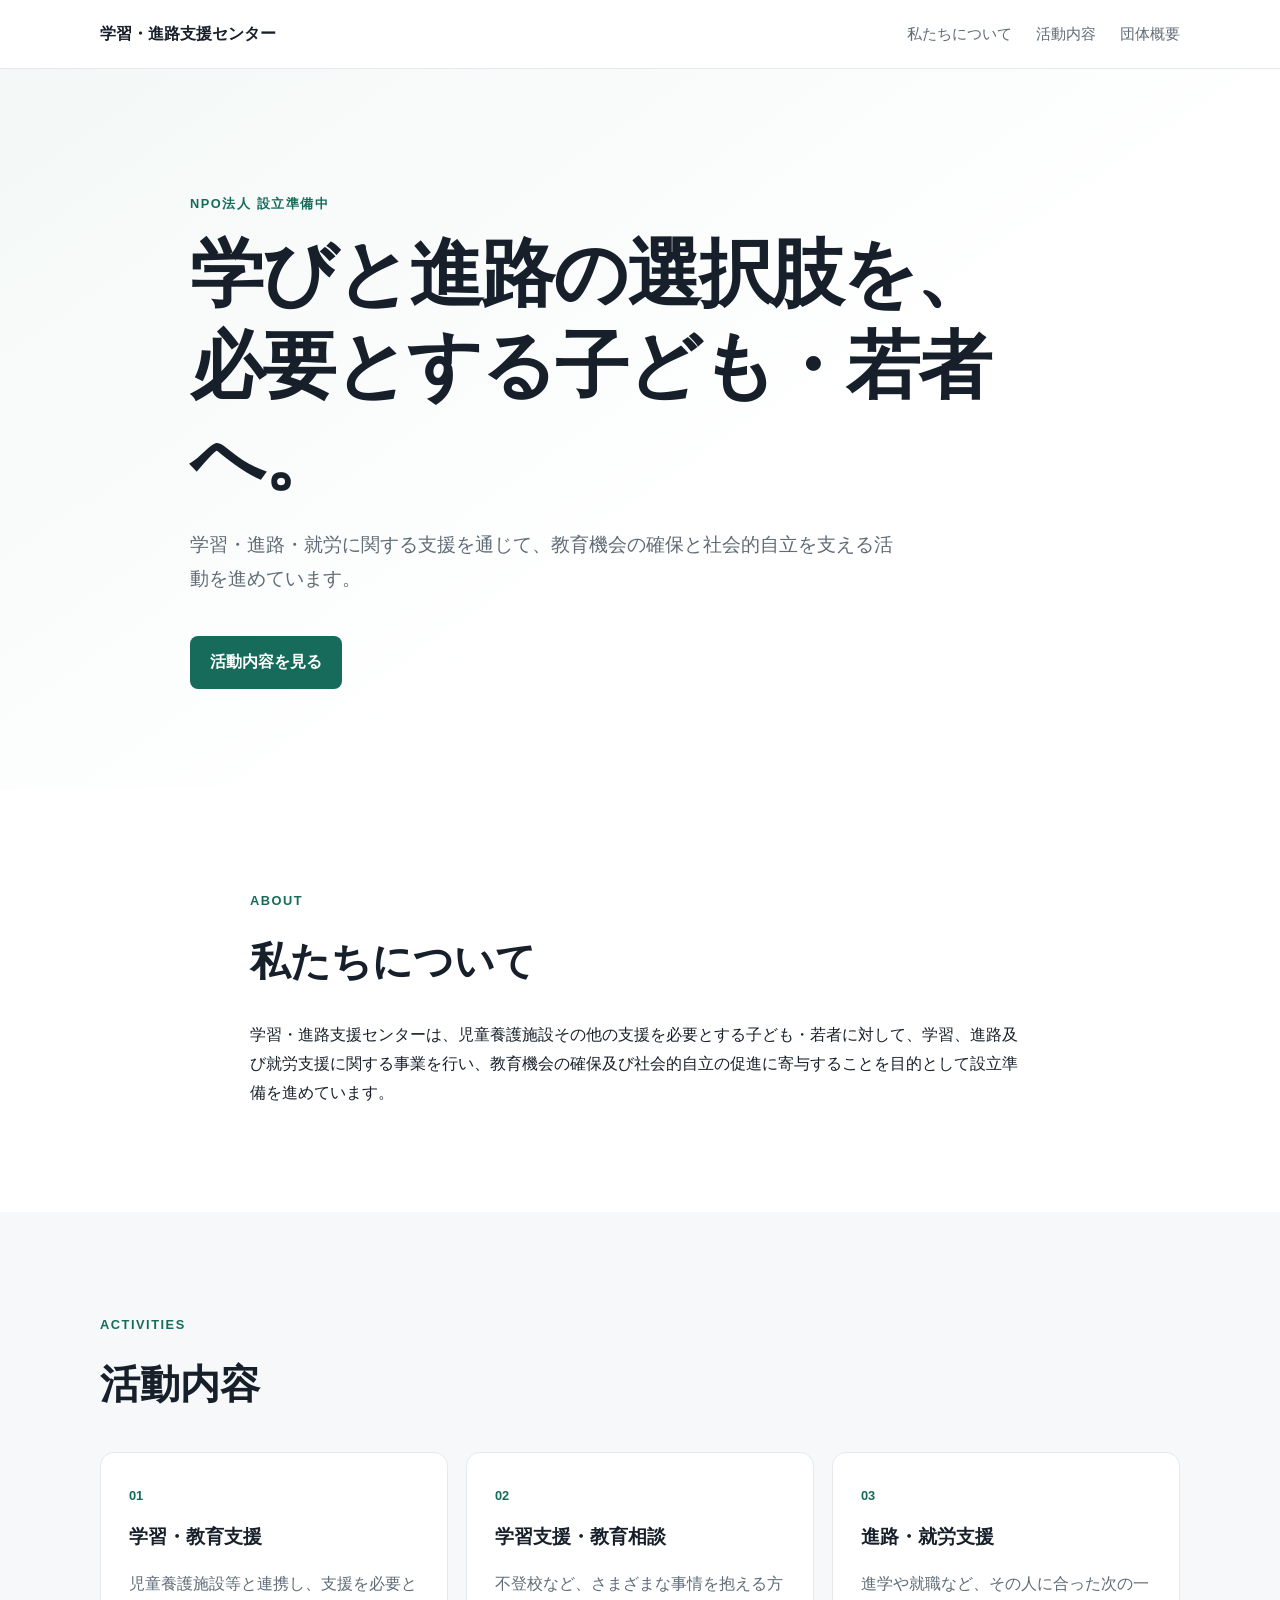
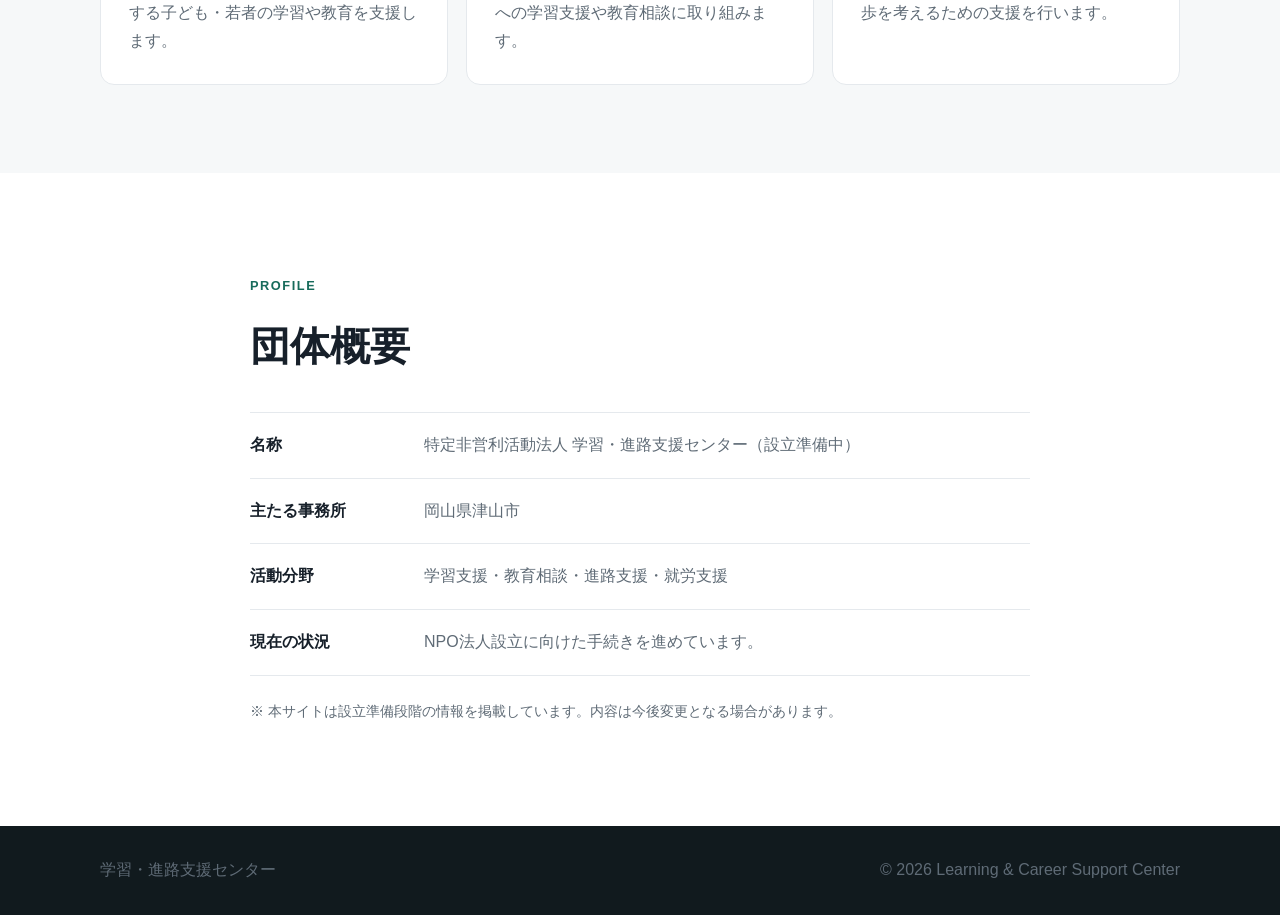
==== index.html @ 075b8e1f "Add files via upload" ====
<!doctype html>
<html lang="ja">
<head>
  <meta charset="utf-8">
  <meta name="viewport" content="width=device-width, initial-scale=1">
  <meta name="description" content="特定非営利活動法人 学習・進路支援センター（設立準備中）の公式サイトです。学習、進路、就労支援を通じて、子ども・若者の教育機会と社会的自立を支援します。">
  <title>学習・進路支援センター</title>
  <link rel="stylesheet" href="style.css">
</head>
<body>
  <header class="site-header">
    <div class="container header-inner">
      <a class="brand" href="#top">学習・進路支援センター</a>
      <nav aria-label="メインナビゲーション">
        <a href="#about">私たちについて</a>
        <a href="#activities">活動内容</a>
        <a href="#profile">団体概要</a>
      </nav>
    </div>
  </header>

  <main id="top">
    <section class="hero">
      <div class="container hero-inner">
        <p class="eyebrow">NPO法人 設立準備中</p>
        <h1>学びと進路の選択肢を、<br>必要とする子ども・若者へ。</h1>
        <p class="lead">学習・進路・就労に関する支援を通じて、教育機会の確保と社会的自立を支える活動を進めています。</p>
        <a class="button" href="#activities">活動内容を見る</a>
      </div>
    </section>

    <section id="about" class="section">
      <div class="container narrow">
        <p class="section-label">ABOUT</p>
        <h2>私たちについて</h2>
        <p>学習・進路支援センターは、児童養護施設その他の支援を必要とする子ども・若者に対して、学習、進路及び就労支援に関する事業を行い、教育機会の確保及び社会的自立の促進に寄与することを目的として設立準備を進めています。</p>
      </div>
    </section>

    <section id="activities" class="section section-alt">
      <div class="container">
        <p class="section-label">ACTIVITIES</p>
        <h2>活動内容</h2>
        <div class="cards">
          <article class="card">
            <span class="card-number">01</span>
            <h3>学習・教育支援</h3>
            <p>児童養護施設等と連携し、支援を必要とする子ども・若者の学習や教育を支援します。</p>
          </article>
          <article class="card">
            <span class="card-number">02</span>
            <h3>学習支援・教育相談</h3>
            <p>不登校など、さまざまな事情を抱える方への学習支援や教育相談に取り組みます。</p>
          </article>
          <article class="card">
            <span class="card-number">03</span>
            <h3>進路・就労支援</h3>
            <p>進学や就職など、その人に合った次の一歩を考えるための支援を行います。</p>
          </article>
        </div>
      </div>
    </section>

    <section id="profile" class="section">
      <div class="container narrow">
        <p class="section-label">PROFILE</p>
        <h2>団体概要</h2>
        <dl class="profile-list">
          <div><dt>名称</dt><dd>特定非営利活動法人 学習・進路支援センター（設立準備中）</dd></div>
          <div><dt>主たる事務所</dt><dd>岡山県津山市</dd></div>
          <div><dt>活動分野</dt><dd>学習支援・教育相談・進路支援・就労支援</dd></div>
          <div><dt>現在の状況</dt><dd>NPO法人設立に向けた手続きを進めています。</dd></div>
        </dl>
        <p class="note">※ 本サイトは設立準備段階の情報を掲載しています。内容は今後変更となる場合があります。</p>
      </div>
    </section>
  </main>

  <footer>
    <div class="container footer-inner">
      <p>学習・進路支援センター</p>
      <p>&copy; <span id="year"></span> Learning & Career Support Center</p>
    </div>
  </footer>

  <script>document.getElementById('year').textContent = new Date().getFullYear();</script>
</body>
</html>
---- style.css ----
:root {
  --ink: #17202a;
  --muted: #5f6b76;
  --line: #e5e9ed;
  --soft: #f6f8f9;
  --accent: #176b5b;
  --accent-dark: #105246;
  --white: #ffffff;
  --max: 1080px;
}

* { box-sizing: border-box; }
html { scroll-behavior: smooth; }
body {
  margin: 0;
  color: var(--ink);
  background: var(--white);
  font-family: -apple-system, BlinkMacSystemFont, "Hiragino Sans", "Yu Gothic", "Noto Sans JP", sans-serif;
  line-height: 1.8;
}
a { color: inherit; }
.container { width: min(calc(100% - 40px), var(--max)); margin: 0 auto; }
.narrow { max-width: 780px; }

.site-header {
  position: sticky;
  top: 0;
  z-index: 10;
  background: rgba(255,255,255,.94);
  border-bottom: 1px solid var(--line);
  backdrop-filter: blur(10px);
}
.header-inner { min-height: 68px; display: flex; align-items: center; justify-content: space-between; gap: 24px; }
.brand { font-weight: 800; text-decoration: none; }
nav { display: flex; gap: 24px; }
nav a { color: var(--muted); font-size: .92rem; text-decoration: none; }
nav a:hover { color: var(--accent); }

.hero { padding: 110px 0 100px; background: linear-gradient(145deg, #f3f8f6, #fff 60%); }
.hero-inner { max-width: 900px; }
.eyebrow, .section-label { color: var(--accent); font-weight: 800; letter-spacing: .12em; font-size: .8rem; }
h1 { margin: 12px 0 24px; font-size: clamp(2.2rem, 6vw, 4.6rem); line-height: 1.25; letter-spacing: -.03em; }
.lead { max-width: 720px; color: var(--muted); font-size: clamp(1rem, 2vw, 1.2rem); }
.button { display: inline-block; margin-top: 20px; padding: 12px 20px; color: var(--white); background: var(--accent); border-radius: 8px; font-weight: 700; text-decoration: none; }
.button:hover { background: var(--accent-dark); }

.section { padding: 88px 0; }
.section-alt { background: var(--soft); }
h2 { margin: 4px 0 24px; font-size: clamp(1.7rem, 4vw, 2.5rem); }
.cards { display: grid; grid-template-columns: repeat(3, 1fr); gap: 18px; margin-top: 32px; }
.card { padding: 28px; background: var(--white); border: 1px solid var(--line); border-radius: 14px; }
.card-number { color: var(--accent); font-size: .8rem; font-weight: 800; }
.card h3 { margin: 10px 0; }
.card p { color: var(--muted); margin-bottom: 0; }

.profile-list { margin: 30px 0 0; border-top: 1px solid var(--line); }
.profile-list div { display: grid; grid-template-columns: 150px 1fr; gap: 24px; padding: 18px 0; border-bottom: 1px solid var(--line); }
dt { font-weight: 700; }
dd { margin: 0; color: var(--muted); }
.note { margin-top: 24px; color: var(--muted); font-size: .85rem; }

footer { padding: 30px 0; color: var(--muted); background: #111a1e; }
.footer-inner { display: flex; justify-content: space-between; gap: 20px; }
.footer-inner p { margin: 0; }

@media (max-width: 720px) {
  .header-inner { min-height: 60px; }
  nav { display: none; }
  .hero { padding: 80px 0 70px; }
  .section { padding: 64px 0; }
  .cards { grid-template-columns: 1fr; }
  .profile-list div { grid-template-columns: 1fr; gap: 4px; }
  .footer-inner { flex-direction: column; }
}
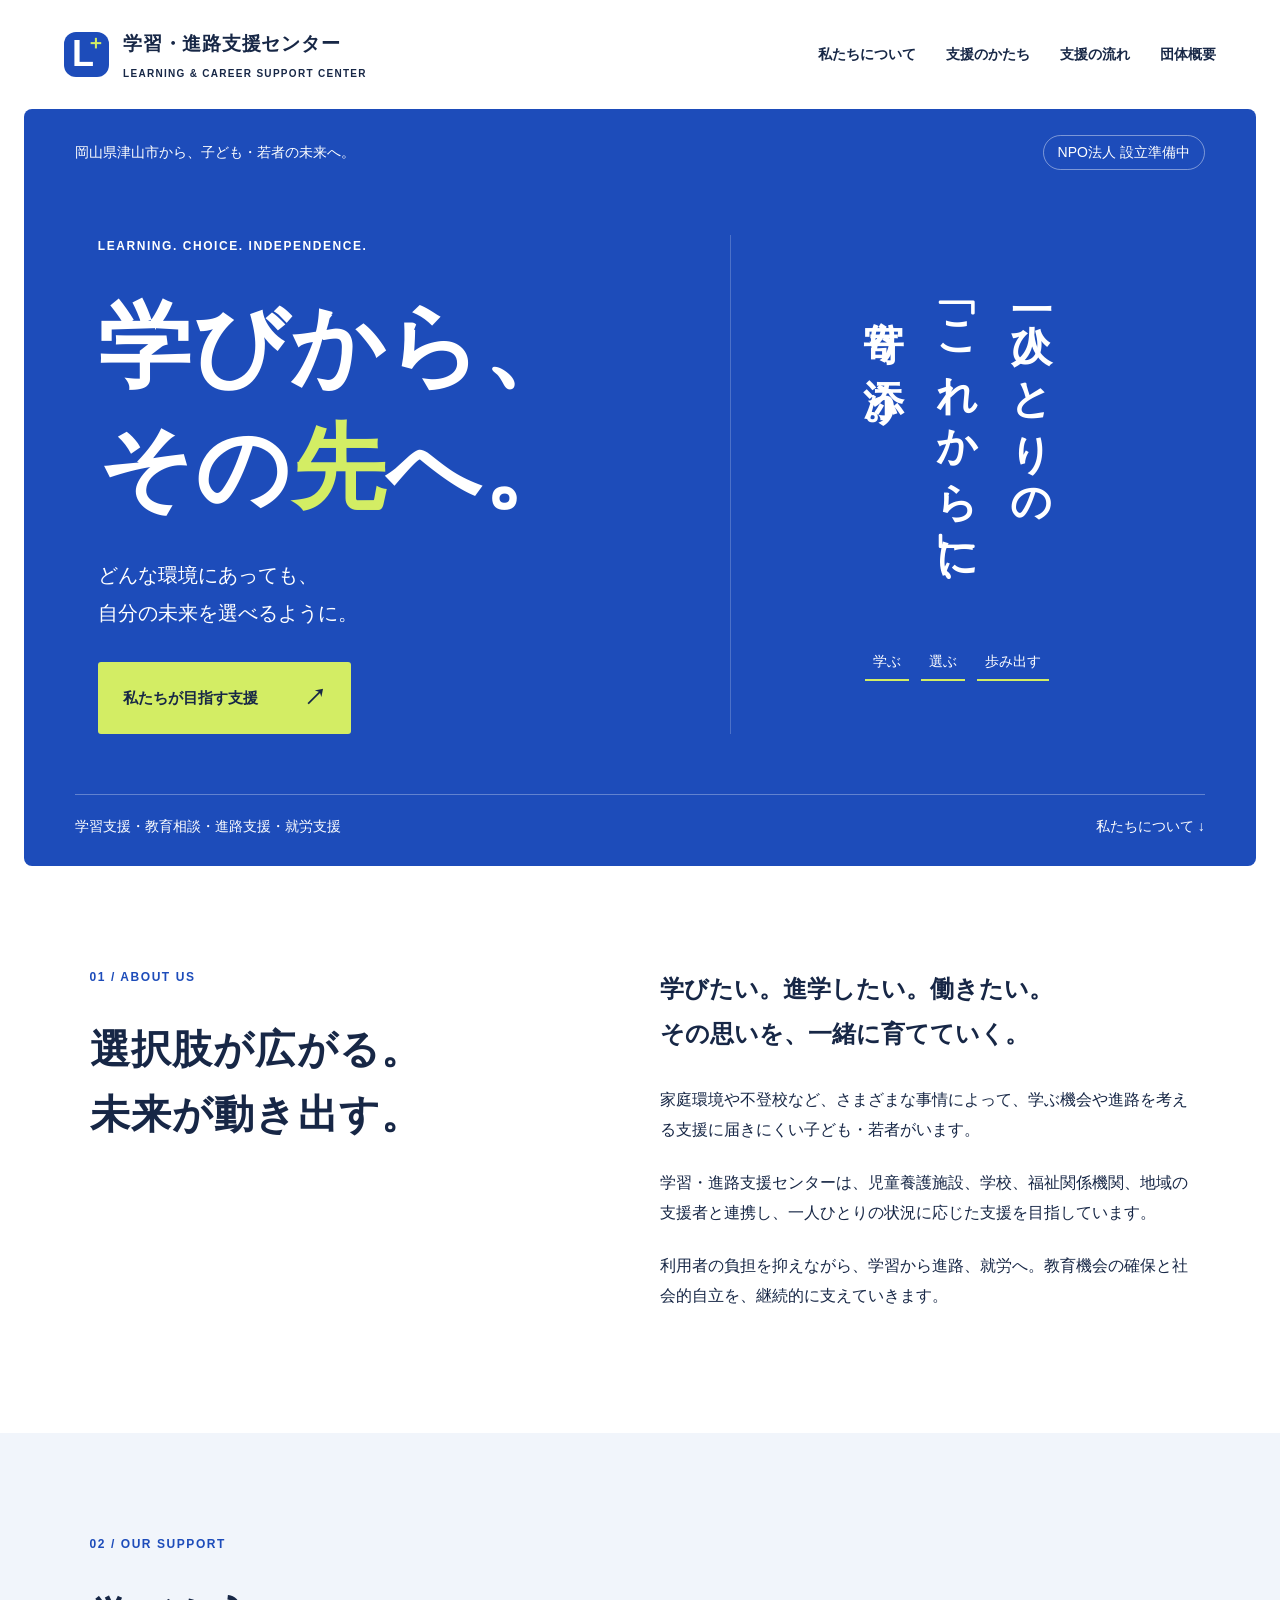
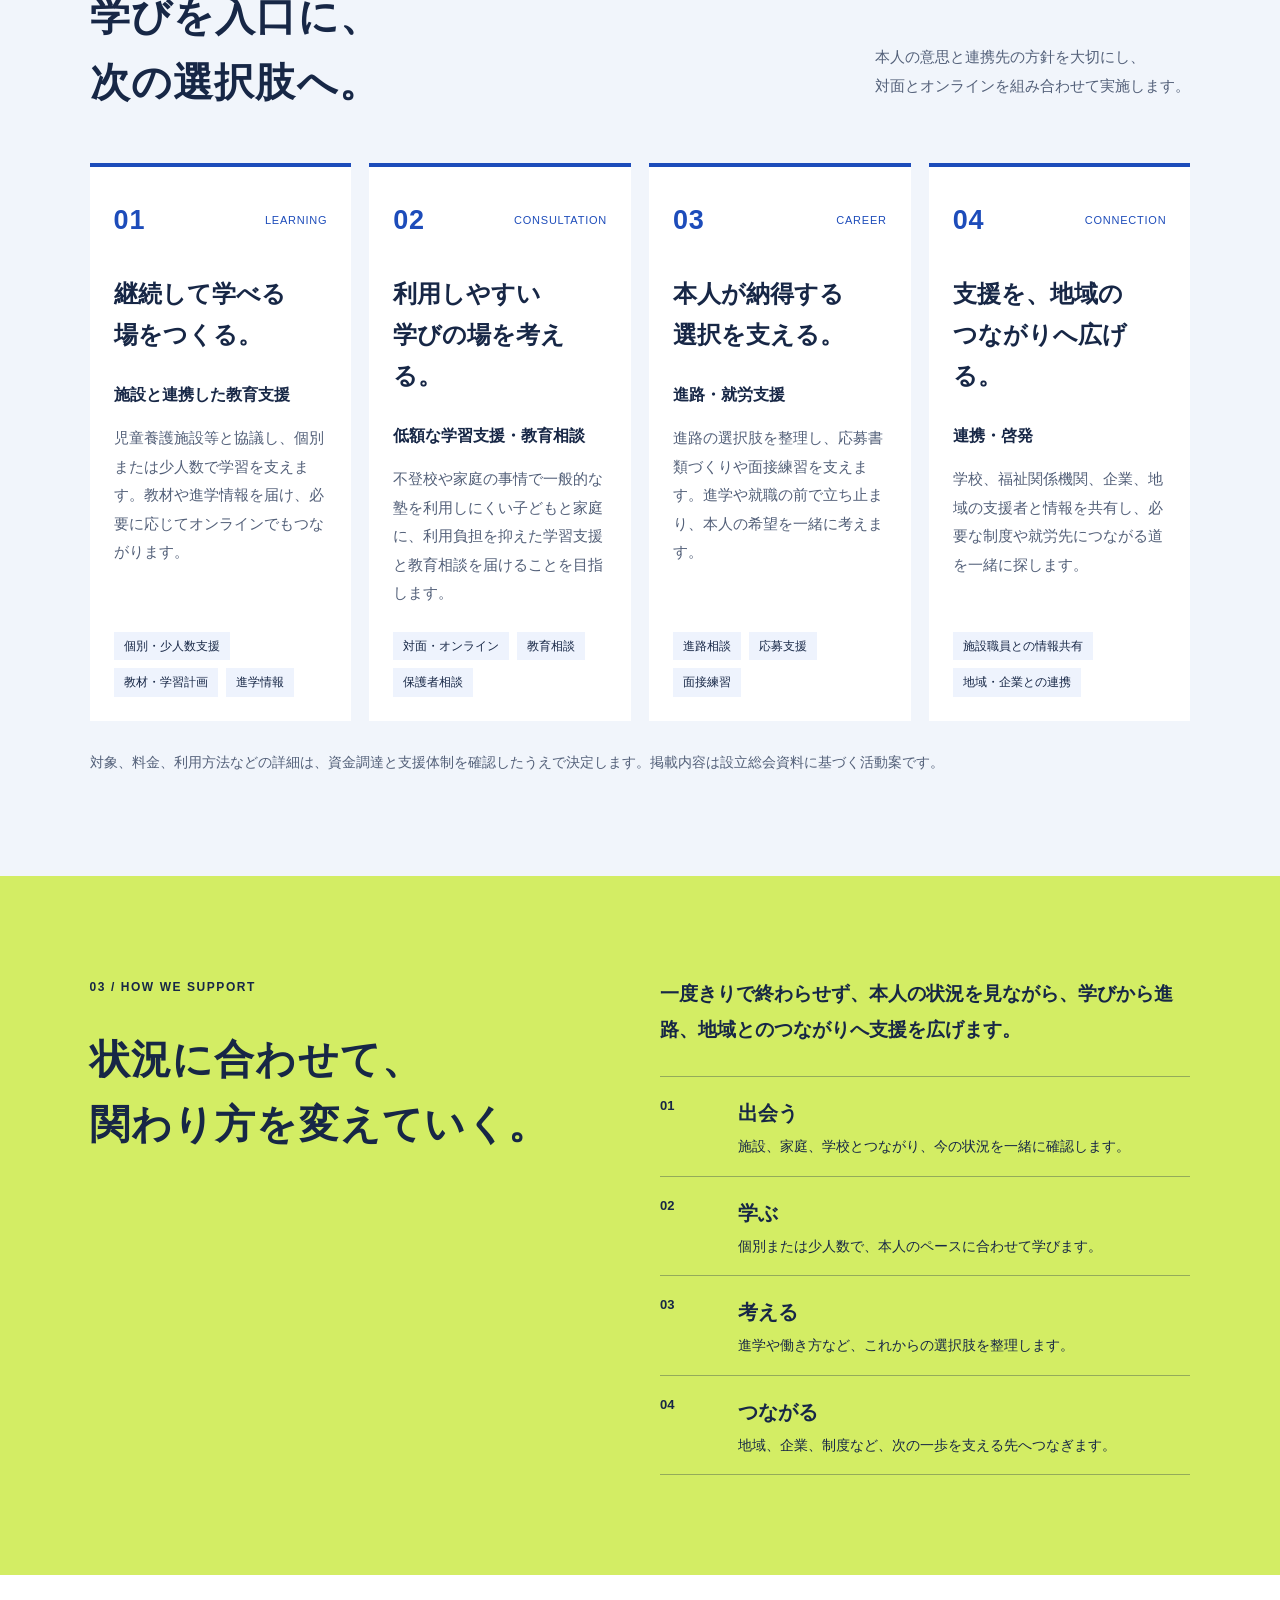
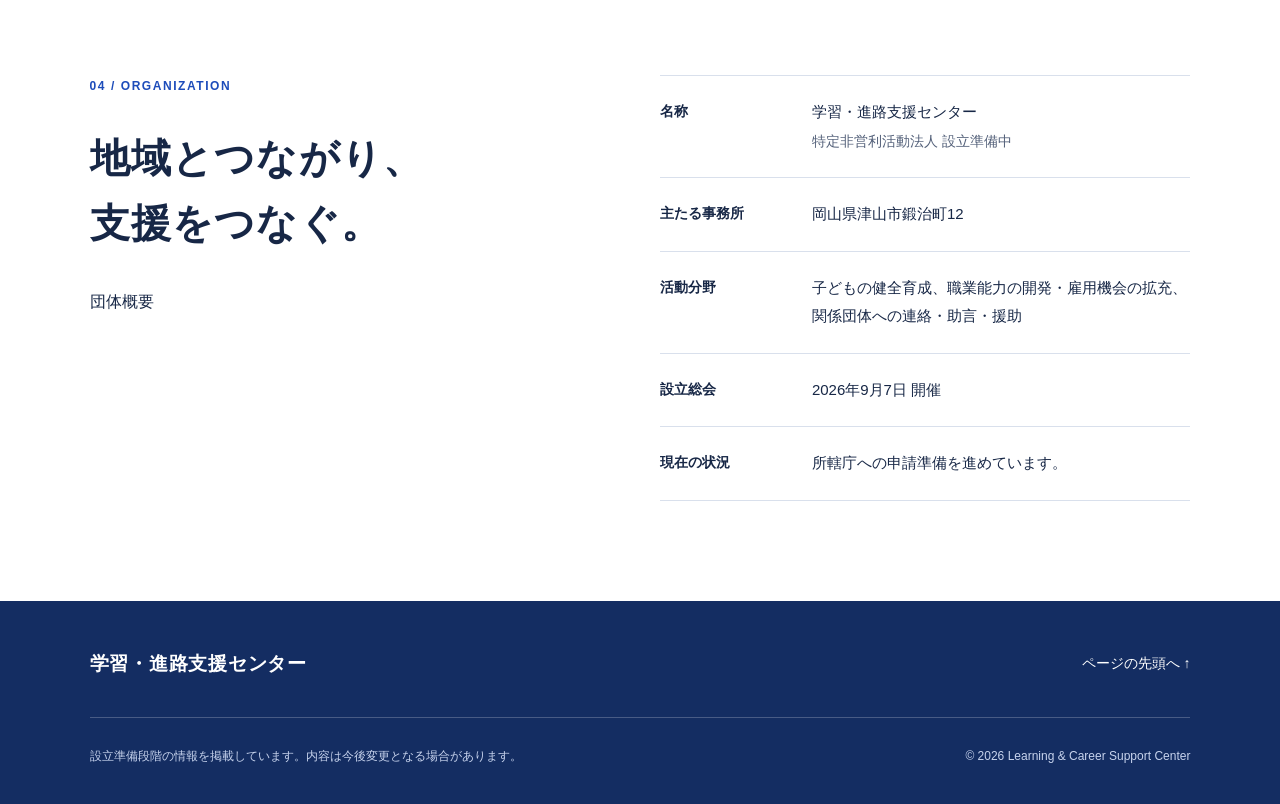
==== commit 83cb7691: "Add files via upload" ====
--- a/index.html
+++ b/index.html
@@ -1,88 +1,14 @@
 <!doctype html>
-<html lang="ja">
-<head>
-  <meta charset="utf-8">
-  <meta name="viewport" content="width=device-width, initial-scale=1">
-  <meta name="description" content="特定非営利活動法人 学習・進路支援センター（設立準備中）の公式サイトです。学習、進路、就労支援を通じて、子ども・若者の教育機会と社会的自立を支援します。">
-  <title>学習・進路支援センター</title>
-  <link rel="stylesheet" href="style.css">
-</head>
-<body>
-  <header class="site-header">
-    <div class="container header-inner">
-      <a class="brand" href="#top">学習・進路支援センター</a>
-      <nav aria-label="メインナビゲーション">
-        <a href="#about">私たちについて</a>
-        <a href="#activities">活動内容</a>
-        <a href="#profile">団体概要</a>
-      </nav>
-    </div>
-  </header>
-
-  <main id="top">
-    <section class="hero">
-      <div class="container hero-inner">
-        <p class="eyebrow">NPO法人 設立準備中</p>
-        <h1>学びと進路の選択肢を、<br>必要とする子ども・若者へ。</h1>
-        <p class="lead">学習・進路・就労に関する支援を通じて、教育機会の確保と社会的自立を支える活動を進めています。</p>
-        <a class="button" href="#activities">活動内容を見る</a>
-      </div>
-    </section>
-
-    <section id="about" class="section">
-      <div class="container narrow">
-        <p class="section-label">ABOUT</p>
-        <h2>私たちについて</h2>
-        <p>学習・進路支援センターは、児童養護施設その他の支援を必要とする子ども・若者に対して、学習、進路及び就労支援に関する事業を行い、教育機会の確保及び社会的自立の促進に寄与することを目的として設立準備を進めています。</p>
-      </div>
-    </section>
-
-    <section id="activities" class="section section-alt">
-      <div class="container">
-        <p class="section-label">ACTIVITIES</p>
-        <h2>活動内容</h2>
-        <div class="cards">
-          <article class="card">
-            <span class="card-number">01</span>
-            <h3>学習・教育支援</h3>
-            <p>児童養護施設等と連携し、支援を必要とする子ども・若者の学習や教育を支援します。</p>
-          </article>
-          <article class="card">
-            <span class="card-number">02</span>
-            <h3>学習支援・教育相談</h3>
-            <p>不登校など、さまざまな事情を抱える方への学習支援や教育相談に取り組みます。</p>
-          </article>
-          <article class="card">
-            <span class="card-number">03</span>
-            <h3>進路・就労支援</h3>
-            <p>進学や就職など、その人に合った次の一歩を考えるための支援を行います。</p>
-          </article>
-        </div>
-      </div>
-    </section>
-
-    <section id="profile" class="section">
-      <div class="container narrow">
-        <p class="section-label">PROFILE</p>
-        <h2>団体概要</h2>
-        <dl class="profile-list">
-          <div><dt>名称</dt><dd>特定非営利活動法人 学習・進路支援センター（設立準備中）</dd></div>
-          <div><dt>主たる事務所</dt><dd>岡山県津山市</dd></div>
-          <div><dt>活動分野</dt><dd>学習支援・教育相談・進路支援・就労支援</dd></div>
-          <div><dt>現在の状況</dt><dd>NPO法人設立に向けた手続きを進めています。</dd></div>
-        </dl>
-        <p class="note">※ 本サイトは設立準備段階の情報を掲載しています。内容は今後変更となる場合があります。</p>
-      </div>
-    </section>
-  </main>
-
-  <footer>
-    <div class="container footer-inner">
-      <p>学習・進路支援センター</p>
-      <p>&copy; <span id="year"></span> Learning & Career Support Center</p>
-    </div>
-  </footer>
-
-  <script>document.getElementById('year').textContent = new Date().getFullYear();</script>
-</body>
-</html>
+<html lang="ja"><head><meta charset="utf-8"><meta name="viewport" content="width=device-width,initial-scale=1"><title>学習・進路支援センター｜学びから、その先へ。</title><meta name="description" content="学習・進路支援センターは、子ども・若者の学習、教育相談、進路・就労を支えるNPOの設立準備を進めています。岡山県津山市を拠点に、地域の支援者とつながる活動を目指します。"><link rel="icon" type="image/svg+xml" href="data:image/svg+xml,%3Csvg xmlns='http://www.w3.org/2000/svg' viewBox='0 0 32 32'%3E%3Crect width='32' height='32' rx='8' fill='%231d4cba'/%3E%3Cpath d='M8 8v16h16v-5H13V8z' fill='white'/%3E%3Ccircle cx='23' cy='10' r='4' fill='%23d3ed64'/%3E%3C/svg%3E"><link rel="stylesheet" href="style.css"><link rel="stylesheet" href="enhancements.css"></head>
+<body><a class="skip" href="#main">本文へ移動</a>
+<header><a class="brand" href="#top"><span class="mark" aria-hidden="true">L<span>＋</span></span><span>学習・進路支援センター<small>LEARNING & CAREER SUPPORT CENTER</small></span></a><nav aria-label="メインナビゲーション"><a href="#about">私たちについて</a><a href="#activities">支援のかたち</a><a href="#journey">支援の流れ</a><a href="#profile">団体概要</a></nav></header>
+<main id="main"><section class="hero" id="top"><div class="hero-top"><span>岡山県津山市から、子ども・若者の未来へ。</span><span class="status">NPO法人 設立準備中</span></div><div class="hero-content"><div><p class="eyebrow">LEARNING. CHOICE. INDEPENDENCE.</p><h1>学びから、<br>その<span class="accent">先</span>へ。</h1><p class="lead">どんな環境にあっても、<br>自分の未来を選べるように。</p><a class="button" href="#activities">私たちが目指す支援 <span aria-hidden="true">↗</span></a></div><div class="hero-side"><p class="vertical">一人ひとりの<br>「これから」に、<br>寄り添う。</p><div class="path-labels"><span>学ぶ</span><span>選ぶ</span><span>歩み出す</span></div></div></div><div class="hero-bottom"><p>学習支援・教育相談・進路支援・就労支援</p><a href="#about">私たちについて ↓</a></div></section>
+<section class="about section" id="about"><div class="section-heading"><p class="eyebrow">01 / ABOUT US</p><h2>選択肢が広がる。<br>未来が動き出す。</h2></div><div class="about-copy"><p class="intro">学びたい。進学したい。働きたい。<br>その思いを、一緒に育てていく。</p><p>家庭環境や不登校など、さまざまな事情によって、学ぶ機会や進路を考える支援に届きにくい子ども・若者がいます。</p><p>学習・進路支援センターは、児童養護施設、学校、福祉関係機関、地域の支援者と連携し、一人ひとりの状況に応じた支援を目指しています。</p><p>利用者の負担を抑えながら、学習から進路、就労へ。教育機会の確保と社会的自立を、継続的に支えていきます。</p></div></section>
+<section class="activities section" id="activities"><div class="activity-title"><div><p class="eyebrow">02 / OUR SUPPORT</p><h2>学びを入口に、<br>次の選択肢へ。</h2></div><p>本人の意思と連携先の方針を大切にし、<br>対面とオンラインを組み合わせて実施します。</p></div>
+<div class="support-grid"><article><div class="card-top"><span>01</span><span>LEARNING</span></div><h3>継続して学べる<br>場をつくる。</h3><h4>施設と連携した教育支援</h4><p>児童養護施設等と協議し、個別または少人数で学習を支えます。教材や進学情報を届け、必要に応じてオンラインでもつながります。</p><div class="tags"><span>個別・少人数支援</span><span>教材・学習計画</span><span>進学情報</span></div></article>
+<article><div class="card-top"><span>02</span><span>CONSULTATION</span></div><h3>利用しやすい<br>学びの場を考える。</h3><h4>低額な学習支援・教育相談</h4><p>不登校や家庭の事情で一般的な塾を利用しにくい子どもと家庭に、利用負担を抑えた学習支援と教育相談を届けることを目指します。</p><div class="tags"><span>対面・オンライン</span><span>教育相談</span><span>保護者相談</span></div></article>
+<article><div class="card-top"><span>03</span><span>CAREER</span></div><h3>本人が納得する<br>選択を支える。</h3><h4>進路・就労支援</h4><p>進路の選択肢を整理し、応募書類づくりや面接練習を支えます。進学や就職の前で立ち止まり、本人の希望を一緒に考えます。</p><div class="tags"><span>進路相談</span><span>応募支援</span><span>面接練習</span></div></article>
+<article><div class="card-top"><span>04</span><span>CONNECTION</span></div><h3>支援を、地域の<br>つながりへ広げる。</h3><h4>連携・啓発</h4><p>学校、福祉関係機関、企業、地域の支援者と情報を共有し、必要な制度や就労先につながる道を一緒に探します。</p><div class="tags"><span>施設職員との情報共有</span><span>地域・企業との連携</span></div></article></div><p class="activity-note">対象、料金、利用方法などの詳細は、資金調達と支援体制を確認したうえで決定します。掲載内容は設立総会資料に基づく活動案です。</p></section>
+<section class="journey section" id="journey"><div><p class="eyebrow">03 / HOW WE SUPPORT</p><h2>状況に合わせて、<br>関わり方を変えていく。</h2></div><div class="journey-copy"><p>一度きりで終わらせず、本人の状況を見ながら、学びから進路、地域とのつながりへ支援を広げます。</p><ol><li><span>01</span><div><strong>出会う</strong><p>施設、家庭、学校とつながり、今の状況を一緒に確認します。</p></div></li><li><span>02</span><div><strong>学ぶ</strong><p>個別または少人数で、本人のペースに合わせて学びます。</p></div></li><li><span>03</span><div><strong>考える</strong><p>進学や働き方など、これからの選択肢を整理します。</p></div></li><li><span>04</span><div><strong>つながる</strong><p>地域、企業、制度など、次の一歩を支える先へつなぎます。</p></div></li></ol></div></section>
+<section class="profile section" id="profile"><div class="section-heading"><p class="eyebrow">04 / ORGANIZATION</p><h2>地域とつながり、<br>支援をつなぐ。</h2><p>団体概要</p></div><dl><div><dt>名称</dt><dd>学習・進路支援センター<br><span>特定非営利活動法人 設立準備中</span></dd></div><div><dt>主たる事務所</dt><dd>岡山県津山市鍛治町12</dd></div><div><dt>活動分野</dt><dd>子どもの健全育成、職業能力の開発・雇用機会の拡充、関係団体への連絡・助言・援助</dd></div><div><dt>設立総会</dt><dd>2026年9月7日 開催</dd></div><div><dt>現在の状況</dt><dd>所轄庁への申請準備を進めています。</dd></div></dl></section>
+</main><footer><div class="footer-main"><a class="brand" href="#top">学習・進路支援センター</a><a href="#top">ページの先頭へ ↑</a></div><div class="footer-bottom"><p>設立準備段階の情報を掲載しています。内容は今後変更となる場合があります。</p><p>© 2026 Learning & Career Support Center</p></div></footer></body></html>
--- a/style.css
+++ b/style.css
@@ -1,74 +1 @@
-:root {
-  --ink: #17202a;
-  --muted: #5f6b76;
-  --line: #e5e9ed;
-  --soft: #f6f8f9;
-  --accent: #176b5b;
-  --accent-dark: #105246;
-  --white: #ffffff;
-  --max: 1080px;
-}
-
-* { box-sizing: border-box; }
-html { scroll-behavior: smooth; }
-body {
-  margin: 0;
-  color: var(--ink);
-  background: var(--white);
-  font-family: -apple-system, BlinkMacSystemFont, "Hiragino Sans", "Yu Gothic", "Noto Sans JP", sans-serif;
-  line-height: 1.8;
-}
-a { color: inherit; }
-.container { width: min(calc(100% - 40px), var(--max)); margin: 0 auto; }
-.narrow { max-width: 780px; }
-
-.site-header {
-  position: sticky;
-  top: 0;
-  z-index: 10;
-  background: rgba(255,255,255,.94);
-  border-bottom: 1px solid var(--line);
-  backdrop-filter: blur(10px);
-}
-.header-inner { min-height: 68px; display: flex; align-items: center; justify-content: space-between; gap: 24px; }
-.brand { font-weight: 800; text-decoration: none; }
-nav { display: flex; gap: 24px; }
-nav a { color: var(--muted); font-size: .92rem; text-decoration: none; }
-nav a:hover { color: var(--accent); }
-
-.hero { padding: 110px 0 100px; background: linear-gradient(145deg, #f3f8f6, #fff 60%); }
-.hero-inner { max-width: 900px; }
-.eyebrow, .section-label { color: var(--accent); font-weight: 800; letter-spacing: .12em; font-size: .8rem; }
-h1 { margin: 12px 0 24px; font-size: clamp(2.2rem, 6vw, 4.6rem); line-height: 1.25; letter-spacing: -.03em; }
-.lead { max-width: 720px; color: var(--muted); font-size: clamp(1rem, 2vw, 1.2rem); }
-.button { display: inline-block; margin-top: 20px; padding: 12px 20px; color: var(--white); background: var(--accent); border-radius: 8px; font-weight: 700; text-decoration: none; }
-.button:hover { background: var(--accent-dark); }
-
-.section { padding: 88px 0; }
-.section-alt { background: var(--soft); }
-h2 { margin: 4px 0 24px; font-size: clamp(1.7rem, 4vw, 2.5rem); }
-.cards { display: grid; grid-template-columns: repeat(3, 1fr); gap: 18px; margin-top: 32px; }
-.card { padding: 28px; background: var(--white); border: 1px solid var(--line); border-radius: 14px; }
-.card-number { color: var(--accent); font-size: .8rem; font-weight: 800; }
-.card h3 { margin: 10px 0; }
-.card p { color: var(--muted); margin-bottom: 0; }
-
-.profile-list { margin: 30px 0 0; border-top: 1px solid var(--line); }
-.profile-list div { display: grid; grid-template-columns: 150px 1fr; gap: 24px; padding: 18px 0; border-bottom: 1px solid var(--line); }
-dt { font-weight: 700; }
-dd { margin: 0; color: var(--muted); }
-.note { margin-top: 24px; color: var(--muted); font-size: .85rem; }
-
-footer { padding: 30px 0; color: var(--muted); background: #111a1e; }
-.footer-inner { display: flex; justify-content: space-between; gap: 20px; }
-.footer-inner p { margin: 0; }
-
-@media (max-width: 720px) {
-  .header-inner { min-height: 60px; }
-  nav { display: none; }
-  .hero { padding: 80px 0 70px; }
-  .section { padding: 64px 0; }
-  .cards { grid-template-columns: 1fr; }
-  .profile-list div { grid-template-columns: 1fr; gap: 4px; }
-  .footer-inner { flex-direction: column; }
-}
+*{box-sizing:border-box}html{scroll-behavior:smooth;scroll-padding-top:32px}body{margin:0;color:#172746;background:#fff;font-family:"Hiragino Kaku Gothic ProN","Yu Gothic",Meiryo,sans-serif;font-size:16px;line-height:1.9}a{color:inherit;text-decoration:none}a:focus-visible{outline:3px solid #ee962e;outline-offset:6px}header{padding:26px 5%;display:flex;justify-content:space-between;align-items:center;gap:30px}.brand{display:flex;gap:14px;align-items:center;font-size:19px;font-weight:700;letter-spacing:.04em}.brand small{display:block;font-size:10px;letter-spacing:.13em;margin-top:2px}.mark{background:#1d4cba;color:white;width:45px;height:45px;border-radius:12px;font-size:36px;line-height:1.2;padding-left:8px;position:relative}.mark span{position:absolute;font-size:19px;right:3px;top:0;color:#d3ed64}nav{display:flex;gap:30px;font-size:14px;font-weight:600}nav a:hover,footer a:hover{text-decoration:underline}.hero{margin:0 24px;background:#1d4cba;color:white;padding:26px 4%;border-radius:8px;overflow:hidden}.hero-top,.hero-bottom{display:flex;justify-content:space-between;align-items:center;gap:20px;font-size:14px}.status{border:1px solid #ffffff6b;padding:3px 14px;border-radius:30px;white-space:nowrap}.hero-content{display:grid;grid-template-columns:1.4fr 1fr;padding:65px 2% 60px}.eyebrow{font-size:12px;font-weight:700;letter-spacing:.13em;margin:0 0 28px}h1{font-size:clamp(64px,7.3vw,112px);line-height:1.3;letter-spacing:.02em;margin:0 0 28px;font-weight:800}.accent{color:#d3ed64}.lead{font-size:20px;line-height:1.9;margin-bottom:30px}.button{display:inline-flex;align-items:center;gap:46px;background:#d3ed64;color:#172746;padding:15px 25px;border-radius:3px;font-size:15px;font-weight:700}.button:hover{background:#e3fa8f}.button span{font-size:22px}.hero-side{display:flex;align-items:center;justify-content:center;position:relative;border-left:1px solid #ffffff35;flex-direction:column;gap:30px}.vertical{writing-mode:vertical-rl;font-size:clamp(25px,3.2vw,48px);font-weight:600;letter-spacing:.15em;line-height:1.8;margin:0}.path-labels{display:flex;gap:12px;font-size:14px}.path-labels span{border-bottom:2px solid #d3ed64;padding:5px 8px}.hero-bottom{border-top:1px solid #ffffff4d;padding-top:18px}.hero-bottom p{margin:0}.section{padding:100px 7%;scroll-margin-top:20px}.about,.profile{display:grid;grid-template-columns:1fr 1.1fr;gap:8%}h2{font-size:clamp(29px,3.1vw,44px);line-height:1.65;margin:0;letter-spacing:.03em}.section .eyebrow{color:#1d4cba}.about-copy p{margin:0 0 22px}.about-copy .intro{font-size:24px;font-weight:700;margin-bottom:28px}.activities{background:#f1f5fb}.activity-title{display:flex;justify-content:space-between;align-items:end;gap:30px;margin-bottom:48px}.activity-title>p{font-size:15px;color:#536079}.support-grid{display:grid;grid-template-columns:repeat(3,1fr);gap:22px}.support-grid article{background:#fff;padding:28px 28px 24px;border-top:4px solid #1d4cba;display:flex;flex-direction:column}.card-top{display:flex;justify-content:space-between;align-items:center;color:#1d4cba;font-size:12px;letter-spacing:.07em}.card-top span:first-child{font-size:27px;font-weight:600}h3{font-size:27px;line-height:1.7;margin:28px 0 24px}h4{font-size:16px;margin:0}.support-grid p{font-size:15px;color:#536079;margin:14px 0 24px}.tags{display:flex;flex-wrap:wrap;gap:8px;margin-top:auto}.tags span{font-size:12px;background:#eef3fd;padding:3px 10px}.activity-note{font-size:14px;color:#536079;margin:28px 0 0}dl{margin:0}dl>div{display:grid;grid-template-columns:130px 1fr;gap:22px;border-bottom:1px solid #d9e0ec;padding:22px 0}dl>div:first-child{border-top:1px solid #d9e0ec}dt{font-size:14px;font-weight:600}dd{margin:0;font-size:15px}dd span{font-size:14px;color:#536079}.section-heading>p:last-child:not(.eyebrow){margin-top:30px}footer{background:#142d62;color:white;padding:45px 7% 25px}.footer-main,.footer-bottom{display:flex;align-items:center;justify-content:space-between;gap:24px}.footer-main>a:last-child{font-size:14px}.footer-bottom{border-top:1px solid #ffffff38;margin-top:35px;padding-top:15px;align-items:start}.footer-bottom p{font-size:12px;color:#c7d3ed}.skip{position:fixed;top:-100px;left:20px;background:white;color:#172746;padding:10px;z-index:10}.skip:focus{top:10px}@media(min-width:1600px){body{max-width:1600px;margin:auto}}@media(max-width:850px){header{padding:20px 5%;flex-wrap:wrap;gap:18px}nav{width:100%;justify-content:space-between;gap:12px}.hero{margin:0 12px;padding:22px 6%}.hero-top{align-items:start;font-size:12px}.hero-content{padding:48px 0;grid-template-columns:1.4fr 1fr}h1{font-size:64px}.hero-side{padding-left:20px}.vertical{font-size:28px}.path-labels{gap:4px;font-size:12px}.path-labels span{padding:3px}.section{padding:65px 6%}.about,.profile{grid-template-columns:1fr;gap:35px}.support-grid{grid-template-columns:1fr}.support-grid article{padding:25px}.activity-title{align-items:start;flex-direction:column;gap:10px;margin-bottom:30px}h3{font-size:27px;margin:15px 0}.support-grid p{font-size:16px}.footer-bottom{display:block}}@media(max-width:520px){.brand{font-size:16px}.brand small{font-size:9px}.hero-top{flex-direction:column;gap:12px}.hero-content{grid-template-columns:1fr;padding-top:35px}.hero-side{display:none}h1{font-size:64px}.eyebrow{font-size:12px}.lead{font-size:18px}.hero-bottom{font-size:12px;align-items:start;flex-direction:column;gap:8px}.hero-bottom a{font-size:14px}.about-copy .intro{font-size:20px}dl>div{grid-template-columns:1fr;gap:6px}nav{font-size:12px}.footer-main{align-items:start;flex-direction:column}.section{padding:55px 6%}}@media(prefers-reduced-motion:reduce){html{scroll-behavior:auto}}
--- a/enhancements.css
+++ b/enhancements.css
@@ -0,0 +1 @@
+.support-grid{grid-template-columns:repeat(4,1fr);gap:18px}.support-grid article{padding:28px 24px 24px}.card-top{font-size:11px}h3{font-size:24px}.journey{background:#d3ed64;display:grid;grid-template-columns:1fr 1.1fr;gap:8%}.journey .eyebrow{color:#172746}.journey-copy>p{margin:0 0 28px;font-size:19px;font-weight:600}.journey ol{list-style:none;margin:0;padding:0}.journey li{display:grid;grid-template-columns:60px 1fr;gap:18px;border-top:1px solid #17274655;padding:17px 0}.journey li:last-child{border-bottom:1px solid #17274655}.journey li>span{font-size:13px;font-weight:700}.journey strong{font-size:20px}.journey li p{font-size:14px;line-height:1.75;margin:2px 0 0}@media(max-width:1050px){.support-grid{grid-template-columns:repeat(2,1fr)}}@media(max-width:850px){.journey{grid-template-columns:1fr;gap:35px}.support-grid{grid-template-columns:1fr}}@media(max-width:520px){.journey{padding:55px 6%}}
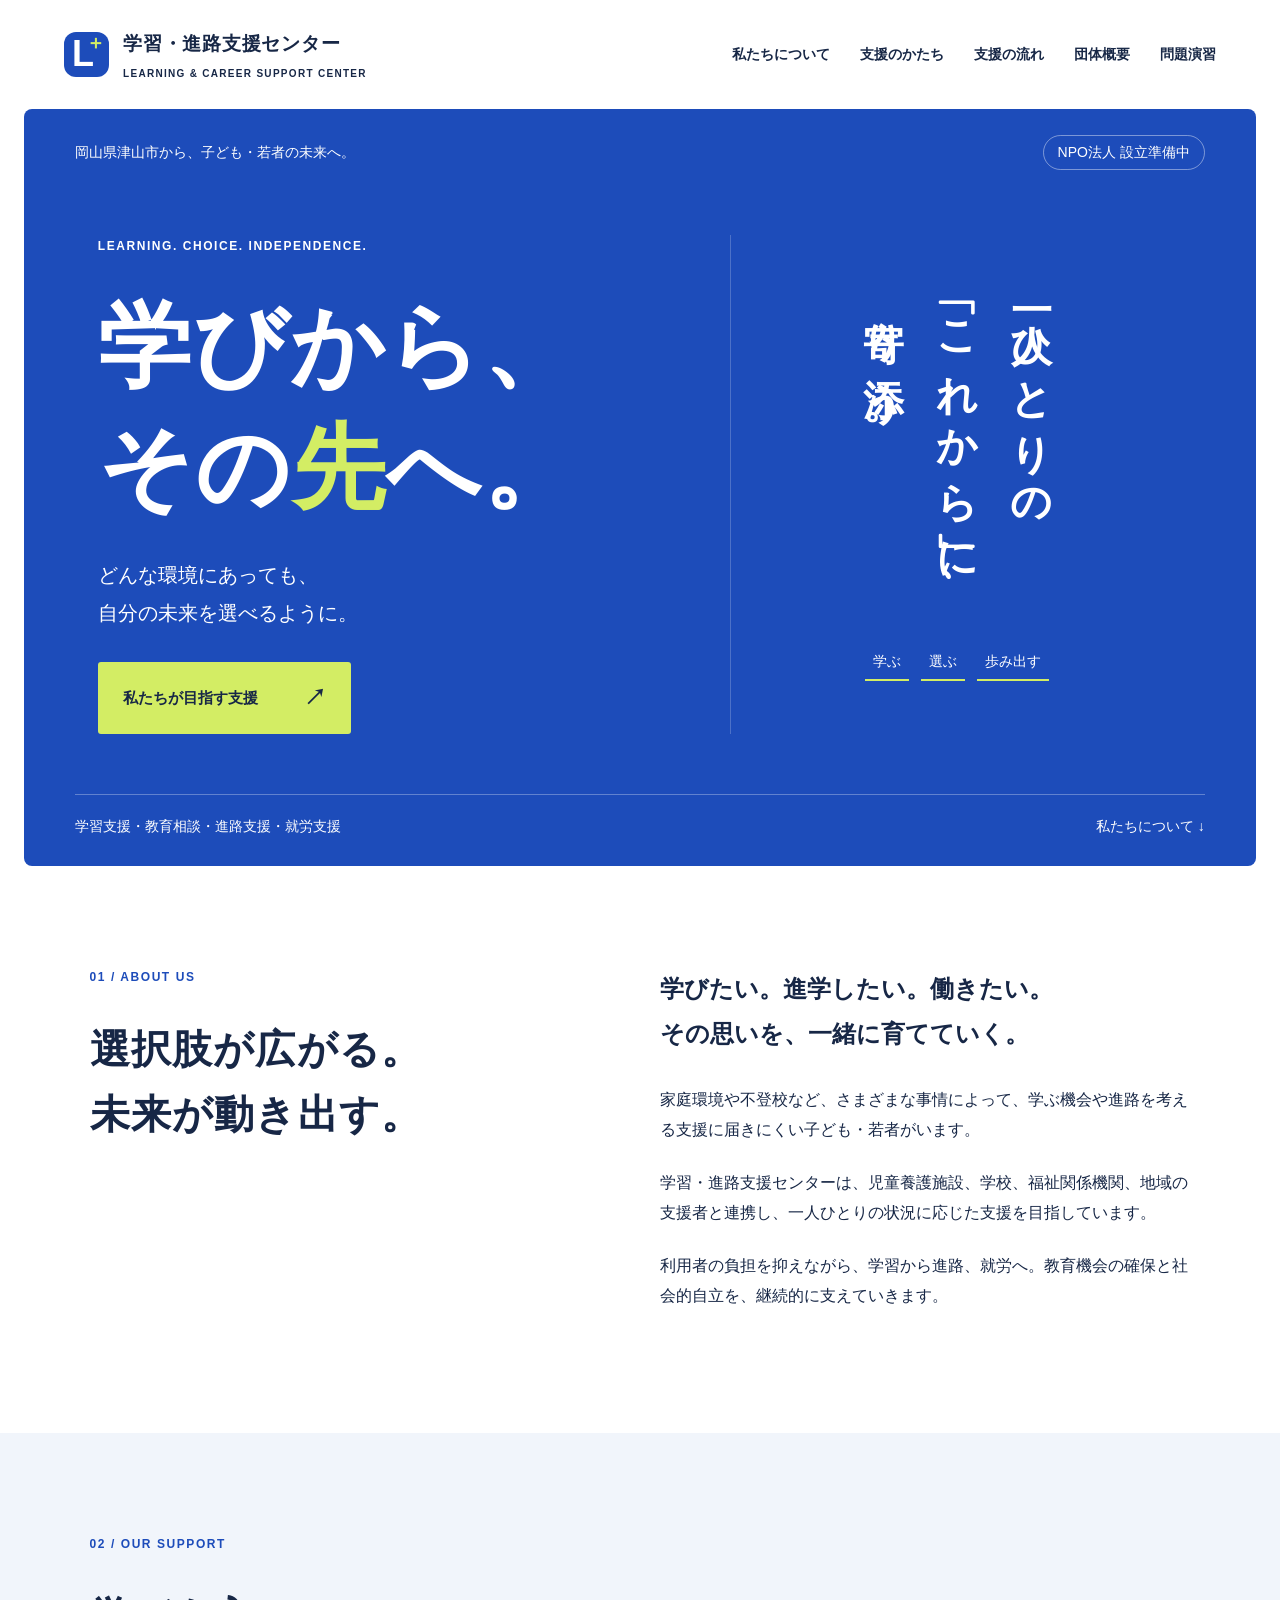
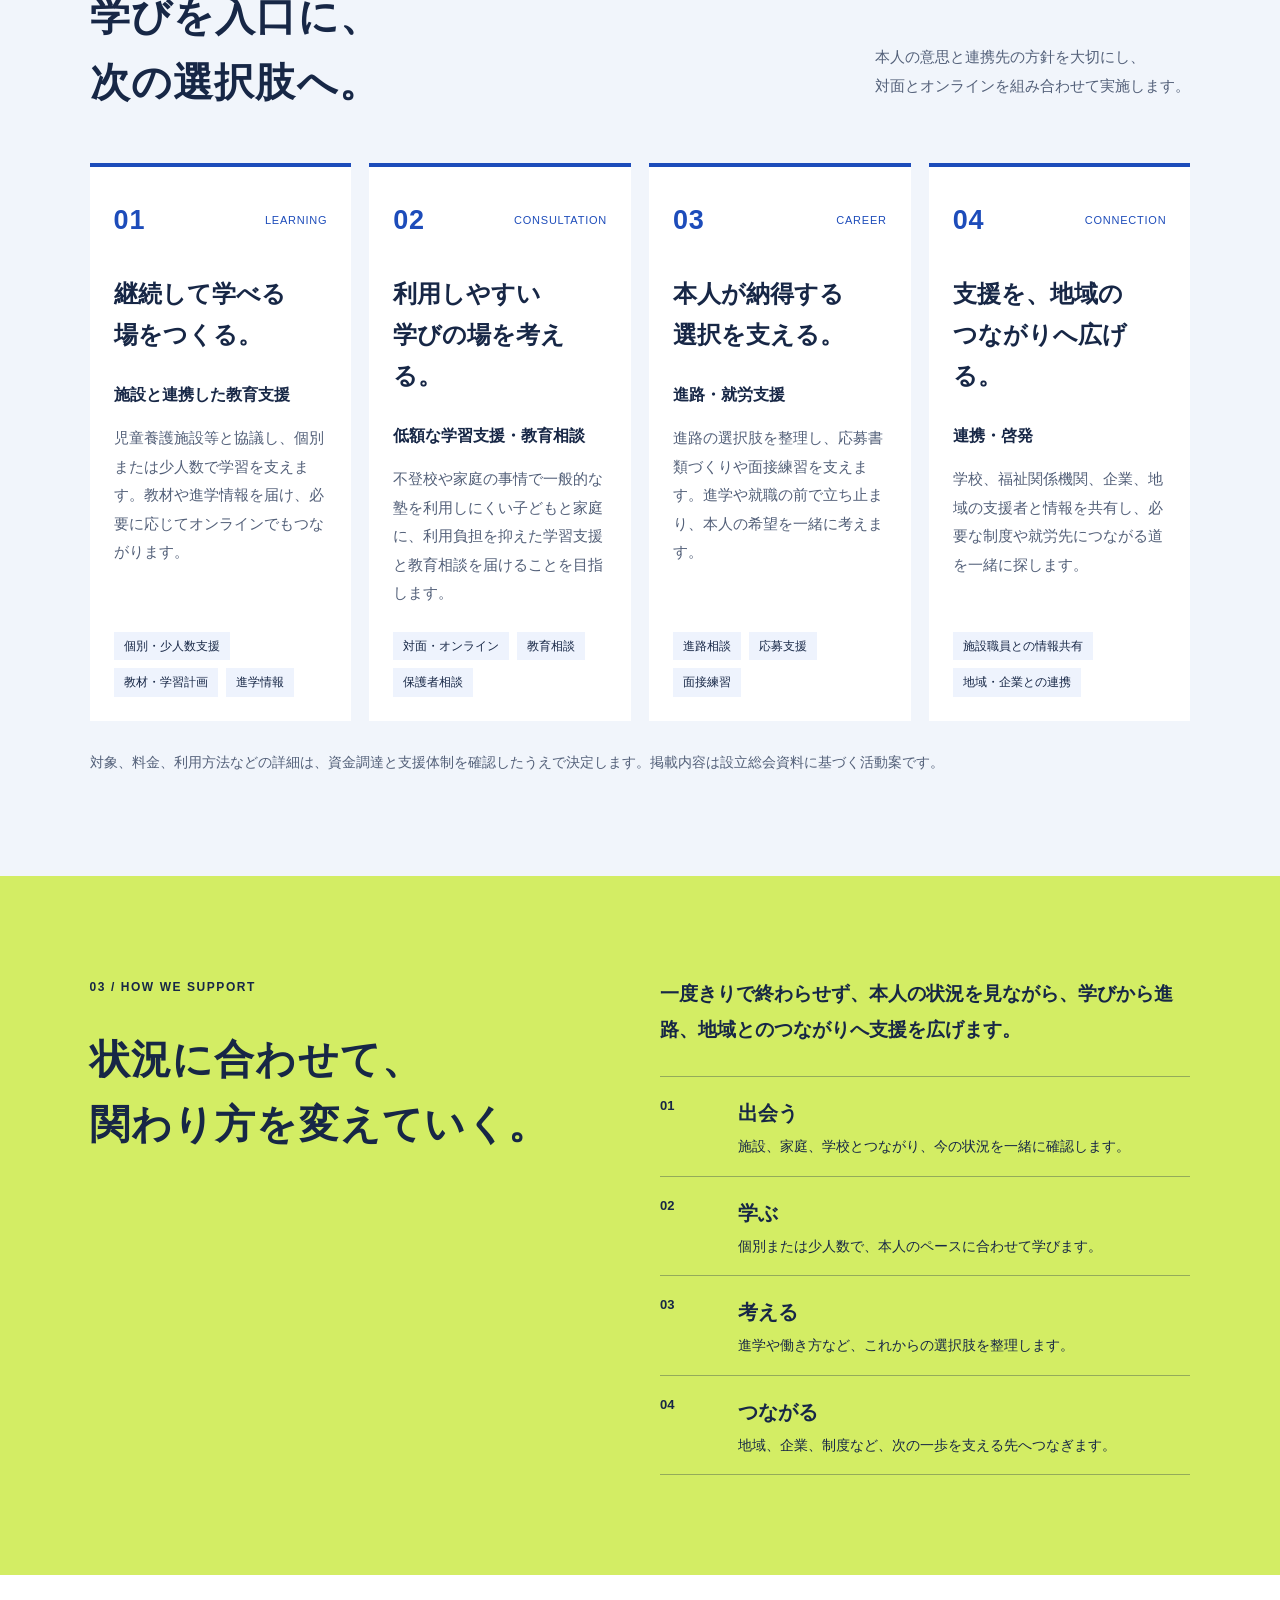
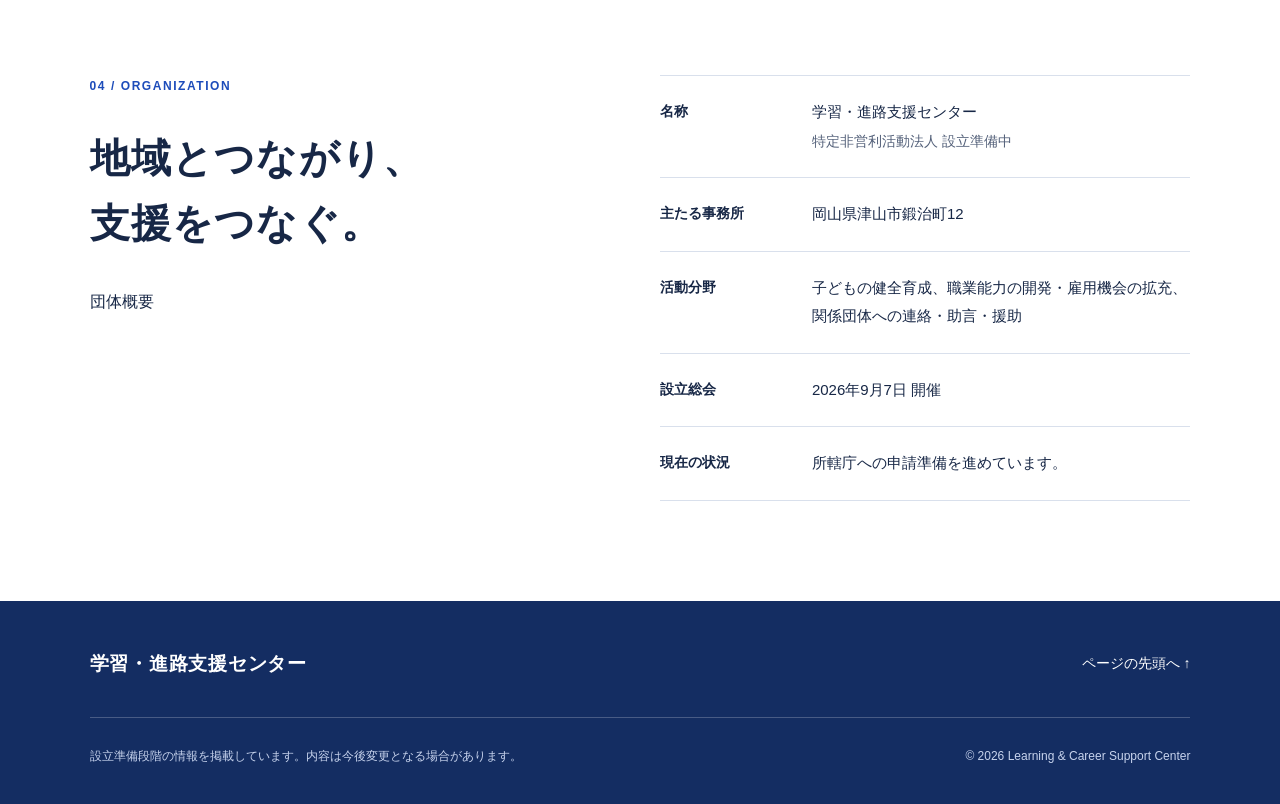
==== commit b8d89350: "Link learning quiz from homepage" ====
--- a/index.html
+++ b/index.html
@@ -1,7 +1,7 @@
 <!doctype html>
 <html lang="ja"><head><meta charset="utf-8"><meta name="viewport" content="width=device-width,initial-scale=1"><title>学習・進路支援センター｜学びから、その先へ。</title><meta name="description" content="学習・進路支援センターは、子ども・若者の学習、教育相談、進路・就労を支えるNPOの設立準備を進めています。岡山県津山市を拠点に、地域の支援者とつながる活動を目指します。"><link rel="icon" type="image/svg+xml" href="data:image/svg+xml,%3Csvg xmlns='http://www.w3.org/2000/svg' viewBox='0 0 32 32'%3E%3Crect width='32' height='32' rx='8' fill='%231d4cba'/%3E%3Cpath d='M8 8v16h16v-5H13V8z' fill='white'/%3E%3Ccircle cx='23' cy='10' r='4' fill='%23d3ed64'/%3E%3C/svg%3E"><link rel="stylesheet" href="style.css"><link rel="stylesheet" href="enhancements.css"></head>
 <body><a class="skip" href="#main">本文へ移動</a>
-<header><a class="brand" href="#top"><span class="mark" aria-hidden="true">L<span>＋</span></span><span>学習・進路支援センター<small>LEARNING & CAREER SUPPORT CENTER</small></span></a><nav aria-label="メインナビゲーション"><a href="#about">私たちについて</a><a href="#activities">支援のかたち</a><a href="#journey">支援の流れ</a><a href="#profile">団体概要</a></nav></header>
+<header><a class="brand" href="#top"><span class="mark" aria-hidden="true">L<span>＋</span></span><span>学習・進路支援センター<small>LEARNING & CAREER SUPPORT CENTER</small></span></a><nav aria-label="メインナビゲーション"><a href="#about">私たちについて</a><a href="#activities">支援のかたち</a><a href="#journey">支援の流れ</a><a href="#profile">団体概要</a><a href="quiz/">問題演習</a></nav></header>
 <main id="main"><section class="hero" id="top"><div class="hero-top"><span>岡山県津山市から、子ども・若者の未来へ。</span><span class="status">NPO法人 設立準備中</span></div><div class="hero-content"><div><p class="eyebrow">LEARNING. CHOICE. INDEPENDENCE.</p><h1>学びから、<br>その<span class="accent">先</span>へ。</h1><p class="lead">どんな環境にあっても、<br>自分の未来を選べるように。</p><a class="button" href="#activities">私たちが目指す支援 <span aria-hidden="true">↗</span></a></div><div class="hero-side"><p class="vertical">一人ひとりの<br>「これから」に、<br>寄り添う。</p><div class="path-labels"><span>学ぶ</span><span>選ぶ</span><span>歩み出す</span></div></div></div><div class="hero-bottom"><p>学習支援・教育相談・進路支援・就労支援</p><a href="#about">私たちについて ↓</a></div></section>
 <section class="about section" id="about"><div class="section-heading"><p class="eyebrow">01 / ABOUT US</p><h2>選択肢が広がる。<br>未来が動き出す。</h2></div><div class="about-copy"><p class="intro">学びたい。進学したい。働きたい。<br>その思いを、一緒に育てていく。</p><p>家庭環境や不登校など、さまざまな事情によって、学ぶ機会や進路を考える支援に届きにくい子ども・若者がいます。</p><p>学習・進路支援センターは、児童養護施設、学校、福祉関係機関、地域の支援者と連携し、一人ひとりの状況に応じた支援を目指しています。</p><p>利用者の負担を抑えながら、学習から進路、就労へ。教育機会の確保と社会的自立を、継続的に支えていきます。</p></div></section>
 <section class="activities section" id="activities"><div class="activity-title"><div><p class="eyebrow">02 / OUR SUPPORT</p><h2>学びを入口に、<br>次の選択肢へ。</h2></div><p>本人の意思と連携先の方針を大切にし、<br>対面とオンラインを組み合わせて実施します。</p></div>
